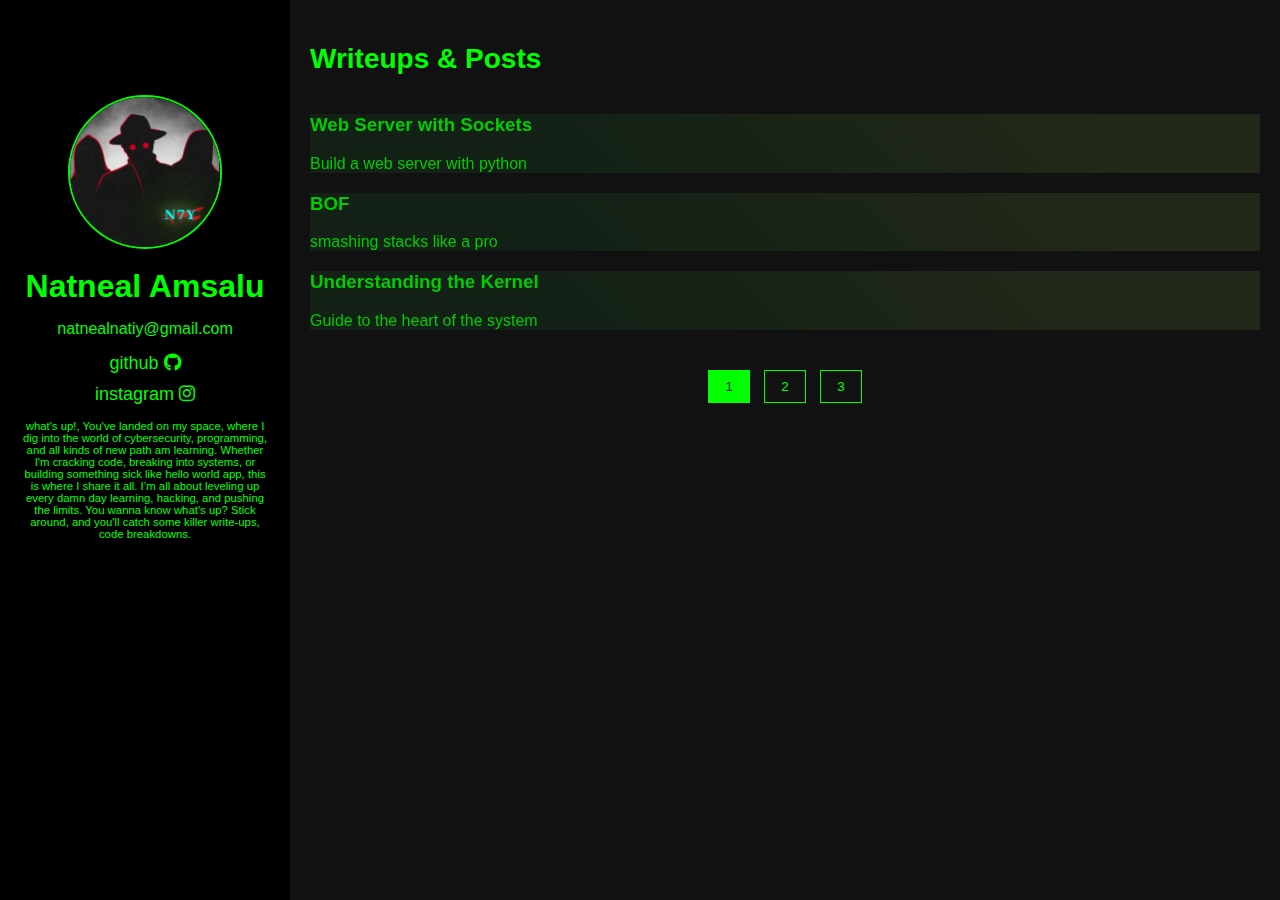
==== index.html @ 5af70b24 "Add files via upload" ====
<!DOCTYPE html>
<html lang="en">
<head>
    <meta charset="UTF-8">
    <meta name="viewport" content="width=device-width, initial-scale=1.0">
    <title>N7y</title>
    <link rel="stylesheet" href="assets/css/style.css">
    <link rel="stylesheet" href="https://cdnjs.cloudflare.com/ajax/libs/font-awesome/6.0.0-beta3/css/all.min.css">

</head>
<body>

    <div class="container">

        <div class="sidebar">
            <div class="profile-info">
                <img src="assets/images/pp.png" alt="Profile Picture">
                <h1>Natneal Amsalu</h1>
                <p>natnealnatiy@gmail.com</p>
                <ul>
                    <li><a href="https://github.com/0xn7y" target="_blank">github <i class="fab fa-github"></i></a></li>
                    <li><a href="https://www.instagram.com/natyyy53/" target="_blank">instagram <i class="fab fa-instagram"></i> </a></li>
                    
                </ul>
                <p style="font-size: 71%;">what's up!, You've landed on my space, where I dig into the world of cybersecurity, programming, and all kinds of new path am learning. Whether I'm cracking code, breaking into systems, or building something sick like hello world app, this is where I share it all. I’m all about leveling up every damn day learning, hacking, and pushing the limits. You wanna know what's up? Stick around, and you'll catch some killer write-ups, code breakdowns.
                </p>
            </div>
        </div>

        <!-- /// -->
        <div class="main-content">
            <h2>Writeups & Posts</h2>
            <div class="post-list" id="post-list">
                <!-- Each slide represents a "page" of posts -->
                <div class="post-slide active">
                    <a href="posts/post1.html">
                        <h3>Web Server with Sockets</h3>
                        <p>Build a web server with python</p>
                    </a>
                    <a href="posts/post2.html">
                        <h3>BOF</h3>
                        <p>smashing stacks like a pro</p>
                    </a>
                    <a href="posts/post3.html">
                        <h3>Understanding the Kernel</h3>
                        <p>Guide to the heart of the system</p>
                    </a>
                    
                </div>

                <div class="post-slide">
                    
                    <a href="posts/post4.html">
                        <h3>posting soon..</h3>
                        <p>...</p>
                    </a>
                </div>

               
            </div>
 
            <div class="pagination" id="pagination">
                <button class="active" onclick="showSlide(0)">1</button>
                <button onclick="showSlide(1)">2</button>
                <button onclick="showSlide(2)">3</button>
            </div>
            </div>
        </div>
    </div>

    <script>
        let currentSlide = 0;

        function showSlide(slideIndex) {
            const slides = document.querySelectorAll('.post-slide');
            const buttons = document.querySelectorAll('.pagination button');
            
            // Hide all slides
            slides.forEach(slide => slide.classList.remove('active'));
            
            // Remove active class from all buttons
            buttons.forEach(button => button.classList.remove('active'));

            // Show the selected slide
            slides[slideIndex].classList.add('active');

            // Highlight the current button
            buttons[slideIndex].classList.add('active');

            currentSlide = slideIndex;
        }
    </script>



</body>
</html>
---- assets/css/style.css ----
body {
    font-family: Arial, sans-serif;
    background-color: #111;
    color: #00ff00;
    margin: 0;
    padding: 0;
}



.container {
    display: flex;
    flex-wrap: wrap;
    min-height: 100vh;
}

/* Sidebar styling */
.sidebar {
    width: 250px;
    padding: 20px;
    background-color: #000;
    text-align: center;
    flex-shrink: 0;
}
.profile-info {
    margin-top: 30%;
}

.profile-info img {
    border-radius: 50%;
    width: 150px;
    height: 150px;
    object-fit: cover;
    border: 2px solid #00ff00;
}

.profile-info h1, .profile-info p, .profile-info ul {
    margin: 15px 0;
}

.profile-info ul {
    list-style: none;
    padding: 0;
}

.profile-info ul li {
    margin: 10px 0;
}

.profile-info ul li a {
    color: #00ff00;
    text-decoration: none;
    font-size: 18px;
}

.profile-info ul li a:hover {
    color: #fff;
}

/* Main content styling */
.main-content {
    flex: 1;
    padding: 20px;
    overflow: hidden;
}

/* Post list (sliding effect) */
.post-list {
    display: flex;
    overflow: hidden;
    width: 100%;
}

.post-slide {
    display: none;
    flex-shrink: 0;
    width: 100%;
    transition: transform 0.5s ease;
}

.post-slide.active {
    display: block;
}




.post-slide a {
    color: #00ff00;
    text-decoration: none;
      background: linear-gradient(
    225deg,
    rgba(178, 247, 99, 0.1) 17%,
    rgba(38, 171, 63, 0.1) 74%
  );

  backdrop-filter: blur(5px);
  
}

.post-slide a:hover {
    color: #fff;
}

.pagination {
    text-align: center;
    margin-top: 20px;
}

.pagination button {
    background-color: #111;
    color: #00ff00;
    border: 1px solid #00ff00;
    padding: 8px 16px;
    margin: 0 5px;
    cursor: pointer;
}

.pagination button.active {
    background-color: #00ff00;
    color: #111;
}

.main-content {
    padding: 20px;
    width: calc(100% - 250px);
}

.main-content h2 {
    color: #00ff00;
    font-size: 28px;
    margin-bottom: 20px;
}

.main-content .post-list a {
    display: block;
    margin-bottom: 20px;
    color: #00cc00;
    text-decoration: none;
}

.main-content .post-list a:hover {
    color: #00ff00;
}

.main-content pre {
    background-color: #1e1e1e;
    border-left: 5px solid #00ff00;
    color: #ffffff;
    overflow-x: auto;
}







@media only screen and (max-width: 768px) {
    .container {
        flex-direction: column;
    }

    .sidebar {
        width: 100%;
        padding: 10px;
        text-align: center;
    }

    .profile-info img {
        width: 120px;
        height: 120px;
    }

    .main-content {
        padding: 10px;
    }

    .pagination button {
        padding: 6px 12px;
    }
}

@media only screen and (max-width: 480px) {
    .sidebar {
        padding: 5px;
    }

    .profile-info img {
        width: 100px;
        height: 100px;
    }

    .main-content {
        padding: 5px;
    }

    .pagination button {
        padding: 5px 10px;
    }
}
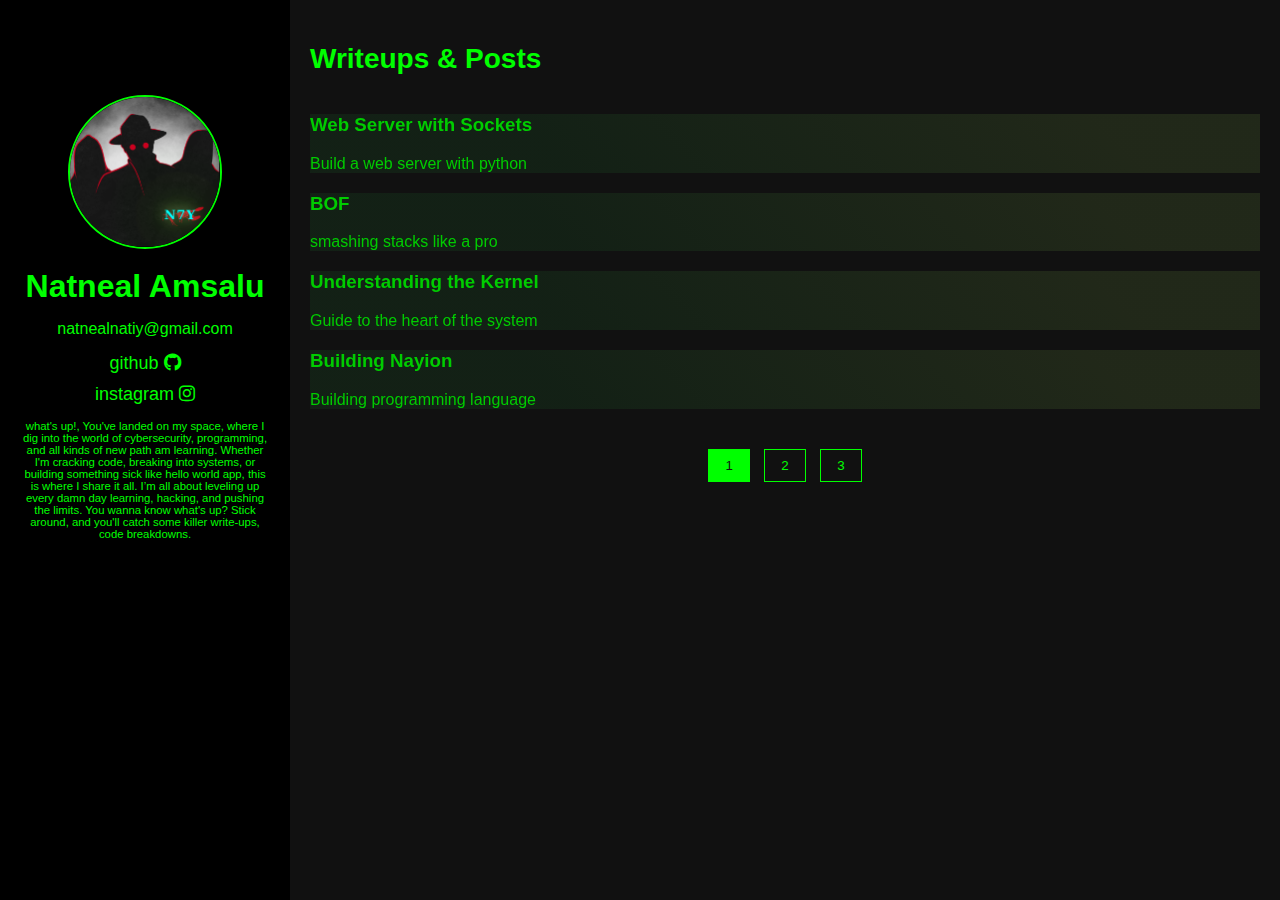
==== commit c4a15e26: "Update index.html" ====
--- a/index.html
+++ b/index.html
@@ -44,6 +44,11 @@
                     <a href="posts/post3.html">
                         <h3>Understanding the Kernel</h3>
                         <p>Guide to the heart of the system</p>
+                    </a>
+                    <a href="posts/post4.html">
+                        <h3>Building Nayion</h3>
+                        <p>Building programming language</p>
+
                     </a>
                     
                 </div>
--- a/assets/css/style.css
+++ b/assets/css/style.css
@@ -174,6 +174,7 @@
 
     .main-content {
         padding: 10px;
+        width: 100%:
     }
 
     .pagination button {
@@ -193,6 +194,7 @@
 
     .main-content {
         padding: 5px;
+        width: 100%;
     }
 
     .pagination button {
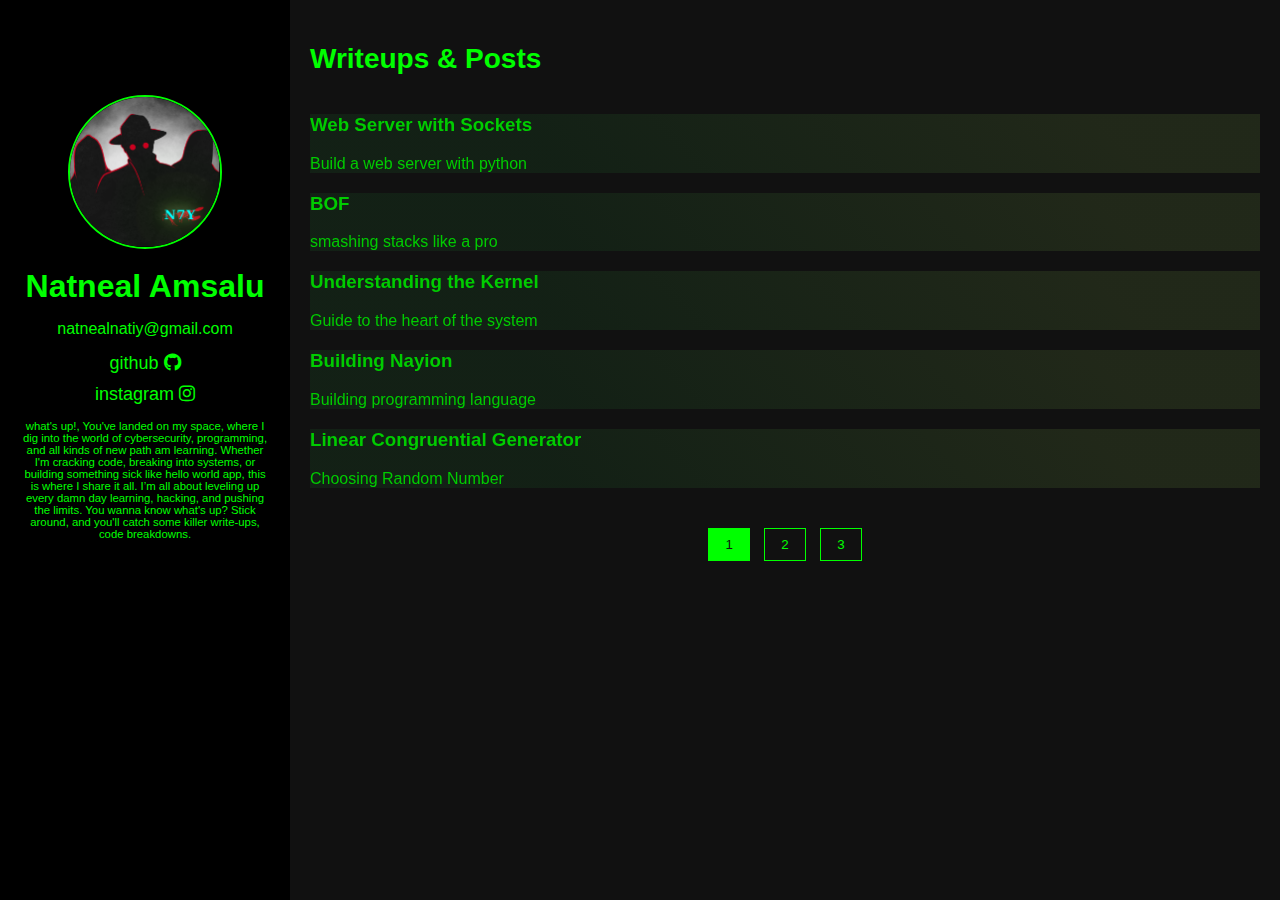
==== commit c633e6f0: "Update index.html" ====
--- a/index.html
+++ b/index.html
@@ -50,6 +50,11 @@
                         <p>Building programming language</p>
 
                     </a>
+                    <a href="posts/post5.html">
+                        <h3>Linear Congruential Generator</h3>
+                        <p>Choosing Random Number</p>
+
+                    </a>
                     
                 </div>
 
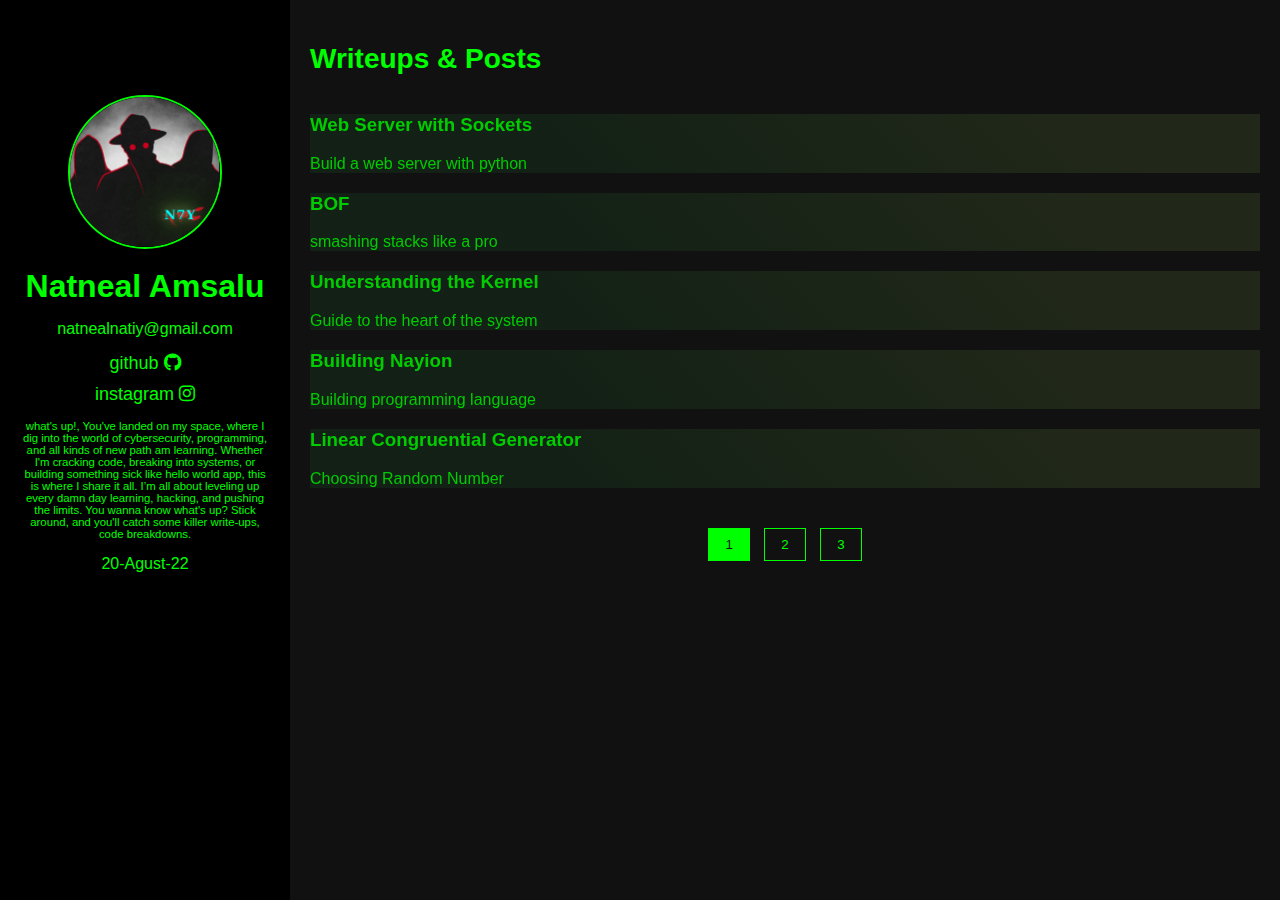
==== commit 50c1c5bf: "Update index.html" ====
--- a/index.html
+++ b/index.html
@@ -24,6 +24,7 @@
                 </ul>
                 <p style="font-size: 71%;">what's up!, You've landed on my space, where I dig into the world of cybersecurity, programming, and all kinds of new path am learning. Whether I'm cracking code, breaking into systems, or building something sick like hello world app, this is where I share it all. I’m all about leveling up every damn day learning, hacking, and pushing the limits. You wanna know what's up? Stick around, and you'll catch some killer write-ups, code breakdowns.
                 </p>
+                <p>20-Agust-22</p>
             </div>
         </div>
 
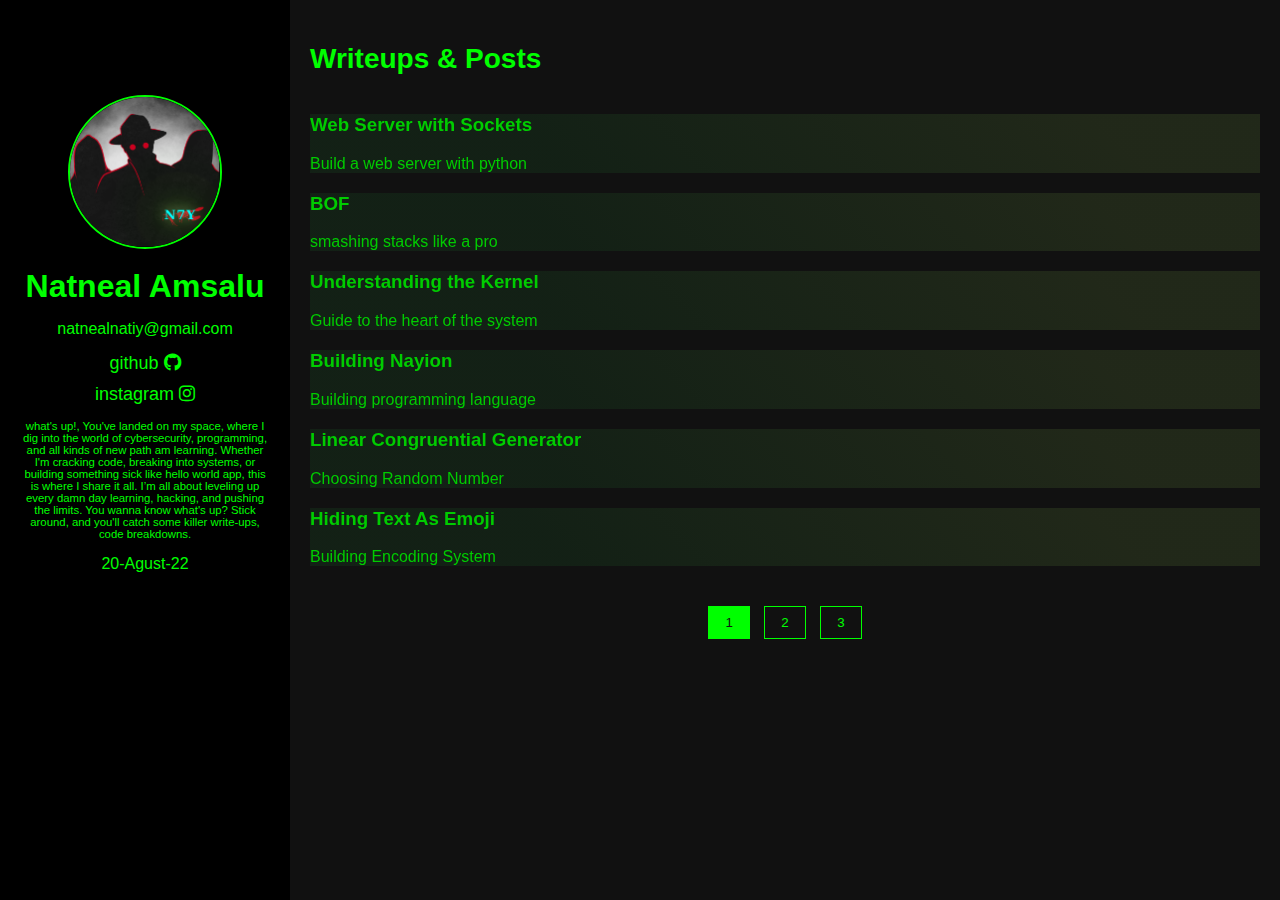
==== commit dffc34af: "Update index.html" ====
--- a/index.html
+++ b/index.html
@@ -56,6 +56,11 @@
                         <p>Choosing Random Number</p>
 
                     </a>
+                    <a href="posts/post6.html">
+                        <h3>Hiding Text As Emoji</h3>
+                        <p>Building Encoding System</p>
+
+                    </a>
                     
                 </div>
 
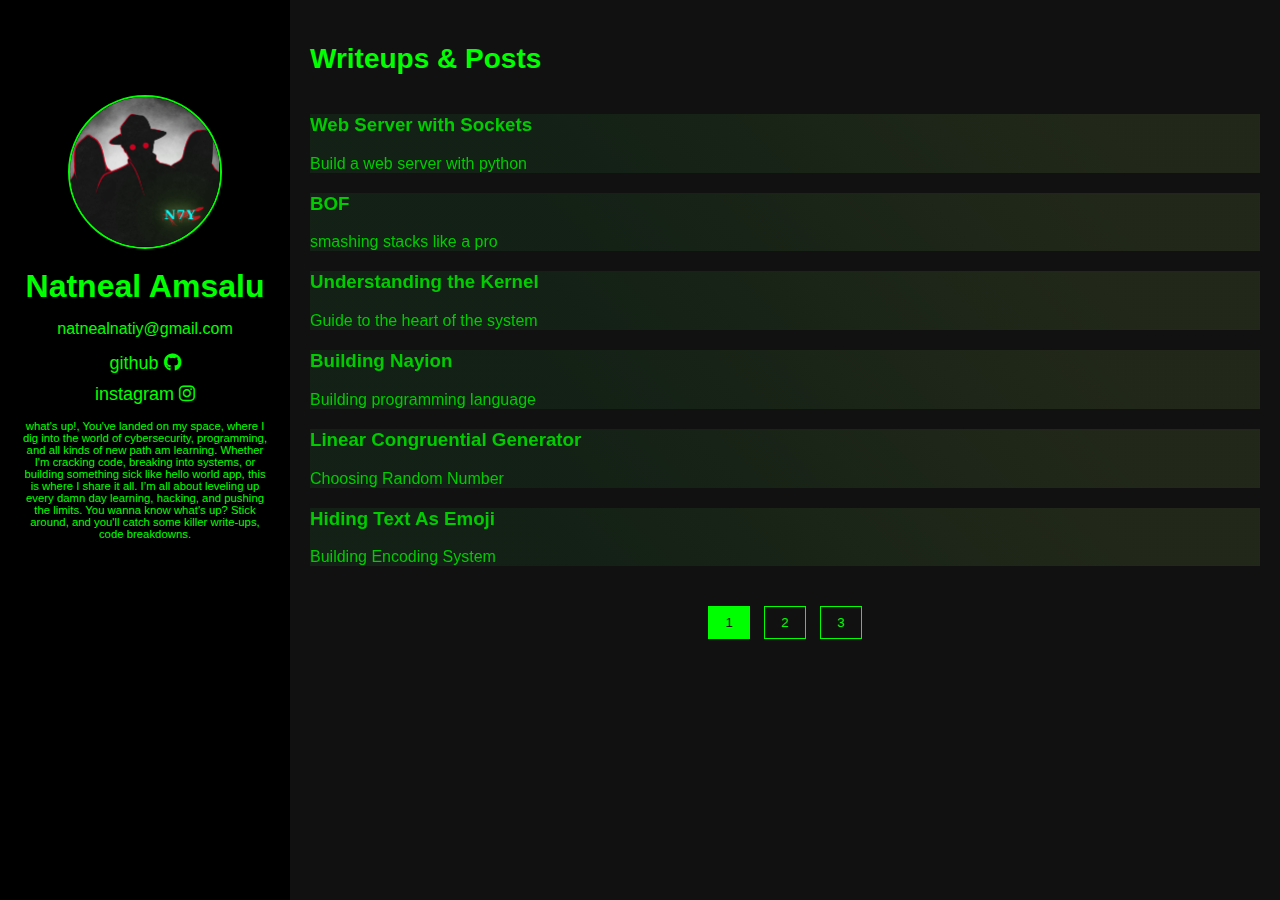
==== commit d7d897a8: "fix spelling" ====
--- a/index.html
+++ b/index.html
@@ -24,7 +24,7 @@
                 </ul>
                 <p style="font-size: 71%;">what's up!, You've landed on my space, where I dig into the world of cybersecurity, programming, and all kinds of new path am learning. Whether I'm cracking code, breaking into systems, or building something sick like hello world app, this is where I share it all. I’m all about leveling up every damn day learning, hacking, and pushing the limits. You wanna know what's up? Stick around, and you'll catch some killer write-ups, code breakdowns.
                 </p>
-                <p>20-Agust-22</p>
+<!--                 <p>20-Agust-22</p> -->
             </div>
         </div>
 
@@ -58,7 +58,7 @@
                     </a>
                     <a href="posts/post6.html">
                         <h3>Hiding Text As Emoji</h3>
-                        <p>Building Encoding System</p>
+                        <p>Building Encoding System </p>
 
                     </a>
                     
